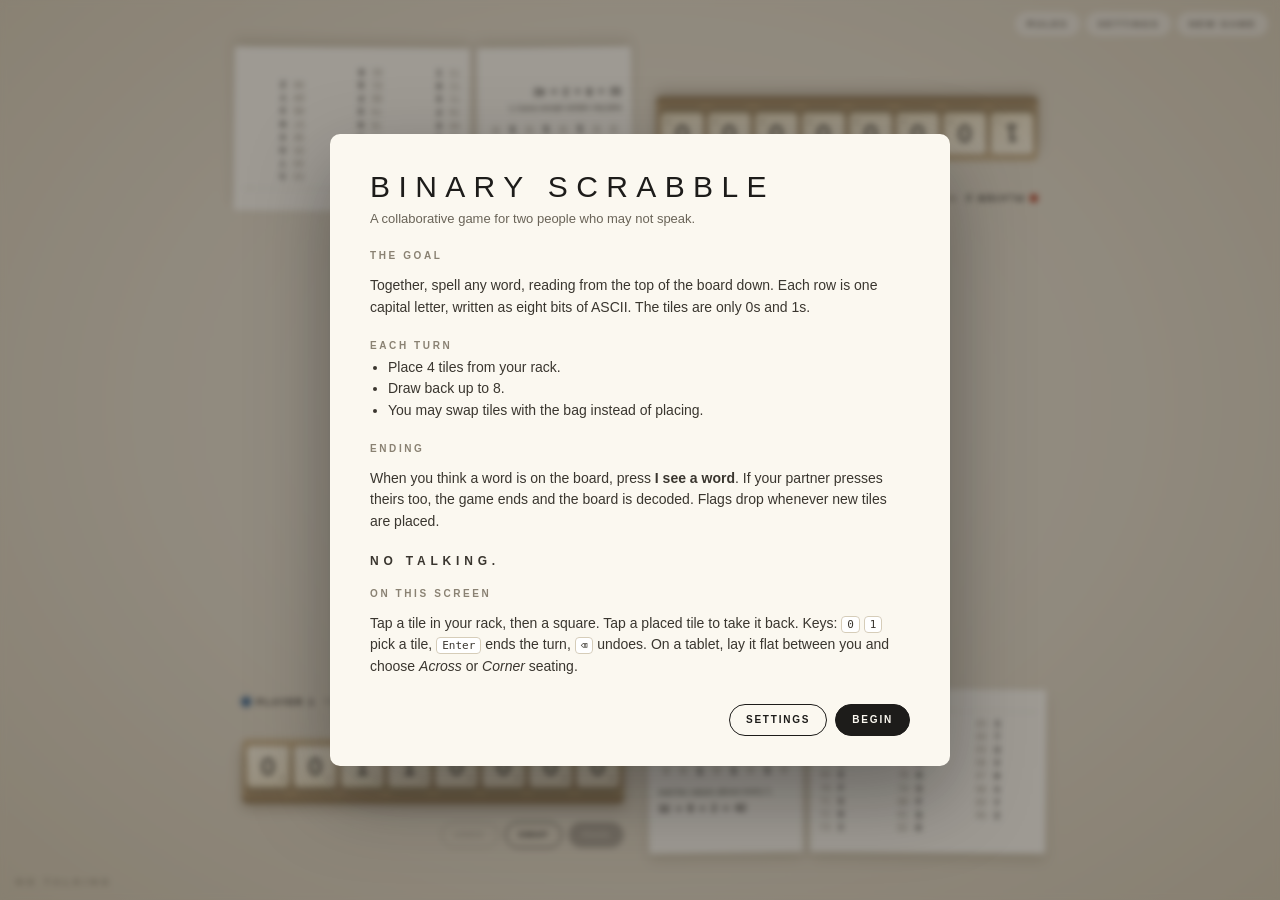
==== index.html @ 06cbbc8f "Original prototype Co-authored-by: Cursor <cursoragent@cursor.com>" ====
<!doctype html>
<html lang="en">
<head>
  <meta charset="utf-8">
  <meta name="viewport" content="width=device-width, initial-scale=1, maximum-scale=1, user-scalable=no">
  <title>Binary Scrabble</title>
  <link rel="stylesheet" href="style.css">
</head>
<body>
  <div id="stage"><div id="table"></div></div>
  <div id="chrome"></div>
  <div id="hush">No talking</div>
  <div id="overlay" hidden></div>
  <script src="game.js"></script>
</body>
</html>
---- style.css ----
:root {
  --ink: #1d1c1a;
  --ink-soft: #6a6458;
  --paper: #fbf8f0;
  --rule: #e8e1d1;
  --board: #2a2825;
  --cell: #353330;
  --cell-open: #45413a;
  --label: #7f796d;
  --p1: #2f5d8a;
  --p2: #b4442c;
  --amber: #d79b2b;
  --sans: "Futura", "Avenir Next", "Century Gothic", "Trebuchet MS", sans-serif;
  --mono: ui-monospace, "SF Mono", Menlo, Consolas, monospace;
}

* { box-sizing: border-box; }

html, body {
  margin: 0;
  height: 100%;
  overflow: hidden;
  color: var(--ink);
  font-family: var(--sans);
  -webkit-font-smoothing: antialiased;
  user-select: none;
  -webkit-user-select: none;
  -webkit-tap-highlight-color: transparent;
}

body {
  background: radial-gradient(ellipse at 50% 45%, #efe9dc 0%, #e4dccb 55%, #d5cbb5 100%);
}

button { font: inherit; color: inherit; }

/* ---------- table & scaling ---------- */

#stage { position: fixed; inset: 0; }

#table {
  position: absolute;
  left: 50%;
  top: 50%;
  transform-origin: center;
}

.board-wrap,
.station-wrap {
  position: absolute;
  transform-origin: center;
}

/* ---------- board ---------- */

.board {
  position: relative;
  width: 520px;
  height: 520px;
  background: var(--board);
  border-radius: 12px;
  box-shadow:
    inset 0 1px 0 rgba(255, 255, 255, .06),
    0 3px 8px rgba(40, 30, 10, .25),
    0 22px 48px rgba(40, 30, 10, .28);
}

.grid {
  position: absolute;
  left: 31px;
  top: 31px;
  display: grid;
  grid-template-columns: repeat(8, 52px);
  grid-template-rows: repeat(8, 52px);
  gap: 6px;
}

.cell {
  all: unset;
  position: relative;
  width: 52px;
  height: 52px;
  border-radius: 6px;
  background: var(--cell);
  box-shadow: inset 0 2px 4px rgba(0, 0, 0, .45), inset 0 -1px 0 rgba(255, 255, 255, .04);
  cursor: pointer;
}

.cell.open { background: var(--cell-open); }
.cell.target { box-shadow: inset 0 0 0 2px var(--amber); }

.edge {
  position: absolute;
  display: grid;
  gap: 6px;
  font: 500 10px/1 var(--sans);
  letter-spacing: .08em;
  color: var(--label);
}

.edge span { display: flex; align-items: center; justify-content: center; }

.edge.rows  { left: 0; top: 31px; width: 31px; grid-template-rows: repeat(8, 52px); }
.edge.cols  { top: 0; left: 31px; height: 31px; grid-template-columns: repeat(8, 52px); }
.edge.decode { right: 0; top: 31px; width: 31px; grid-template-rows: repeat(8, 52px); font-size: 15px; color: var(--amber); }
.edge.decode .other { color: #8d8576; font-size: 11px; }

.top-mark {
  position: absolute;
  top: 0;
  left: 31px;
  right: 31px;
  height: 31px;
  display: flex;
  align-items: center;
  justify-content: center;
  gap: 10px;
  font: 500 10px/1 var(--sans);
  letter-spacing: .45em;
  color: var(--label);
}

.board-foot {
  position: absolute;
  bottom: 0;
  left: 31px;
  right: 31px;
  height: 31px;
  display: flex;
  align-items: center;
  justify-content: space-between;
  font: 500 9px/1 var(--sans);
  letter-spacing: .3em;
  color: #6c675d;
}

/* ---------- tiles ---------- */

.tile {
  --edge: rgba(120, 95, 50, .25);
  position: relative;
  display: flex;
  align-items: center;
  justify-content: center;
  width: 52px;
  height: 52px;
  border-radius: 6px;
  background: linear-gradient(160deg, #f9f2e0 0%, #eee2c5 100%);
  box-shadow:
    inset 0 1px 0 rgba(255, 255, 255, .85),
    inset 0 -4px 0 var(--edge),
    0 2px 0 rgba(0, 0, 0, .22),
    0 5px 9px rgba(0, 0, 0, .22);
  color: var(--ink);
  transition: transform .12s ease;
}

.tile .digit { font: 500 30px/1 var(--sans); transform: translateY(-1px); }
.tile .pv { position: absolute; right: 6px; bottom: 7px; font: 500 9px/1 var(--sans); color: #7a705f; }

.tile.by-p1 { --edge: var(--p1); }
.tile.by-p2 { --edge: var(--p2); }

.tile.pending,
.tile.selected { outline: 2px solid var(--amber); outline-offset: 2px; }
.tile.selected { transform: translateY(-10px); }
.tile.swap { transform: translateY(-10px) rotate(-6deg); outline-style: dashed; }

.tile.back {
  background: repeating-linear-gradient(45deg, #c2b08a 0 6px, #b8a57d 6px 12px);
}

.tile.drop { animation: drop .22s cubic-bezier(.2, .9, .3, 1.3); }

@keyframes drop {
  from { transform: scale(1.3); opacity: 0; }
  to   { transform: none; opacity: 1; }
}

.shake { animation: shake .32s ease; }

@keyframes shake {
  0%, 100% { translate: 0; }
  20% { translate: -5px 0; }
  60% { translate: 5px 0; }
}

/* ---------- stations ---------- */

.station { width: 100%; height: 100%; display: grid; }
.station.p1 { --pc: var(--p1); }
.station.p2 { --pc: var(--p2); }

.station.wide    { grid-template-columns: 490px 490px; column-gap: 20px; }
.station.stacked { grid-template-rows: 210px 210px; row-gap: 12px; }

.rack-col {
  height: 210px;
  display: flex;
  flex-direction: column;
  justify-content: space-between;
  padding: 4px 10px 8px;
}

.st-head {
  display: flex;
  align-items: center;
  justify-content: space-between;
  gap: 10px;
  height: 32px;
}

.st-name {
  display: flex;
  align-items: center;
  gap: 8px;
  font: 600 11px/1 var(--sans);
  letter-spacing: .22em;
  text-transform: uppercase;
  white-space: nowrap;
}

.st-name .dot {
  width: 10px;
  height: 10px;
  border-radius: 50%;
  background: var(--pc);
}

.station.active .st-name .dot { box-shadow: 0 0 0 4px color-mix(in srgb, var(--pc) 22%, transparent); }

.st-status {
  flex: 1;
  display: flex;
  align-items: center;
  gap: 8px;
  font: 500 10px/1 var(--sans);
  letter-spacing: .16em;
  text-transform: uppercase;
  color: var(--ink-soft);
  white-space: nowrap;
}

.st-status.notice { color: var(--p2); letter-spacing: .08em; text-transform: none; font-size: 11px; }

.pips { display: inline-flex; gap: 4px; }
.pip { width: 7px; height: 7px; border-radius: 50%; border: 1.5px solid var(--ink-soft); }
.pip.on { background: var(--ink); border-color: var(--ink); }

.flag {
  all: unset;
  cursor: pointer;
  padding: 7px 12px;
  border-radius: 999px;
  border: 1.5px solid var(--pc);
  color: var(--pc);
  font: 600 9.5px/1 var(--sans);
  letter-spacing: .16em;
  text-transform: uppercase;
  white-space: nowrap;
}

.flag.on { background: var(--pc); color: #fff; }
.flag:disabled { opacity: .4; cursor: default; }

.rack {
  align-self: center;
  display: flex;
  gap: 6px;
  padding: 10px 6px 12px;
  border-radius: 6px;
  background: linear-gradient(#cdb791, #b39a73);
  box-shadow:
    inset 0 2px 0 rgba(255, 255, 255, .28),
    0 6px 0 #917955,
    0 12px 16px rgba(60, 40, 10, .28);
}

.slot {
  all: unset;
  width: 52px;
  height: 52px;
  border-radius: 6px;
  cursor: pointer;
}

.slot.empty { background: rgba(0, 0, 0, .1); box-shadow: inset 0 1px 3px rgba(0, 0, 0, .2); cursor: default; }
.station:not(.active) .slot { cursor: default; }

.st-actions {
  display: flex;
  justify-content: flex-end;
  gap: 8px;
  height: 34px;
}

.station:not(.active) .st-actions { visibility: hidden; }

.btn {
  all: unset;
  box-sizing: border-box;
  cursor: pointer;
  padding: 0 16px;
  height: 32px;
  display: inline-flex;
  align-items: center;
  border-radius: 999px;
  border: 1.5px solid var(--ink);
  font: 600 10px/1 var(--sans);
  letter-spacing: .18em;
  text-transform: uppercase;
}

.btn.primary { background: var(--ink); color: var(--paper); }
.btn:disabled { opacity: .28; cursor: default; }

/* ---------- reference cards ---------- */

.refs {
  height: 210px;
  display: flex;
  gap: 10px;
  padding: 4px 0;
}

.card {
  background: var(--paper);
  border-radius: 3px;
  padding: 11px 12px 10px;
  box-shadow: 0 1px 0 rgba(0, 0, 0, .05), 0 8px 16px rgba(60, 40, 10, .14);
  font: 10.5px/1.45 var(--mono);
  color: #2b2925;
}

.card h4 {
  margin: 0 0 7px;
  padding-bottom: 6px;
  border-bottom: 1px solid var(--rule);
  font: 600 9.5px/1 var(--sans);
  letter-spacing: .26em;
  text-transform: uppercase;
  color: #8a8273;
}

.card p { margin: 0; font-family: var(--sans); font-size: 10.5px; line-height: 1.4; color: #4a463e; }

.card-binary { width: 190px; flex: none; transform: rotate(-.8deg); }
.card-ascii  { flex: 1; transform: rotate(.5deg); }

.bits-grid {
  display: grid;
  grid-template-columns: repeat(8, 1fr);
  margin: 8px 0;
  text-align: center;
}

.bits-grid .v { font-size: 9px; color: #9a9283; padding-bottom: 3px; }
.bits-grid .v.hit { color: var(--ink); font-weight: 700; }
.bits-grid .b { font-size: 13px; padding-top: 3px; border-top: 1px solid var(--rule); color: #9a9283; }
.bits-grid .b.one { color: var(--ink); font-weight: 700; }

.sum { margin-top: 6px; font-size: 12px; font-weight: 700; }

.ascii-grid {
  display: grid;
  grid-auto-flow: column;
  grid-template-rows: repeat(9, auto);
  grid-template-columns: repeat(3, 1fr);
  column-gap: 22px;
  row-gap: 1px;
}

.ascii-grid .e { display: flex; gap: 10px; }
.ascii-grid b  { font-weight: 400; color: #8a8273; }
.ascii-grid i  { font-style: normal; color: #4a463e; letter-spacing: .02em; }
.ascii-grid em { font-style: normal; font-weight: 700; }
.card-ascii.with-bin .ascii-grid { column-gap: 10px; font-size: 9.5px; }
.card-ascii.with-bin .ascii-grid .e { gap: 5px; }

/* ---------- chrome ---------- */

#chrome {
  position: fixed;
  top: 12px;
  right: 12px;
  display: flex;
  gap: 6px;
  z-index: 5;
}

.chrome-btn {
  all: unset;
  cursor: pointer;
  padding: 7px 12px;
  border-radius: 999px;
  background: rgba(255, 255, 255, .45);
  font: 600 9.5px/1 var(--sans);
  letter-spacing: .18em;
  text-transform: uppercase;
  color: var(--ink-soft);
}

.chrome-btn:hover { background: rgba(255, 255, 255, .8); color: var(--ink); }

#hush {
  position: fixed;
  left: 16px;
  bottom: 14px;
  font: 600 9.5px/1 var(--sans);
  letter-spacing: .4em;
  text-transform: uppercase;
  color: rgba(60, 50, 35, .45);
  pointer-events: none;
}

/* ---------- overlay sheets ---------- */

#overlay {
  position: fixed;
  inset: 0;
  z-index: 10;
  display: flex;
  align-items: center;
  justify-content: center;
  background: rgba(30, 26, 20, .42);
  backdrop-filter: blur(3px);
  -webkit-backdrop-filter: blur(3px);
}

#overlay[hidden] { display: none; }

.sheet {
  width: calc(100% - 48px);
  max-width: 620px;
  max-height: calc(100% - 48px);
  overflow: auto;
  padding: 36px 40px 30px;
  border-radius: 10px;
  background: var(--paper);
  box-shadow: 0 30px 80px rgba(0, 0, 0, .35);
  user-select: text;
  -webkit-user-select: text;
}

.sheet h1 {
  margin: 0 0 6px;
  font: 500 30px/1.1 var(--sans);
  letter-spacing: .28em;
  text-transform: uppercase;
}

.sheet h2 {
  margin: 0 0 4px;
  font: 600 13px/1.2 var(--sans);
  letter-spacing: .26em;
  text-transform: uppercase;
}

.sheet h3 {
  margin: 22px 0 4px;
  font: 600 10px/1 var(--sans);
  letter-spacing: .26em;
  text-transform: uppercase;
  color: #8a8273;
}

.sheet p, .sheet li { font-size: 14px; line-height: 1.55; color: #3a362f; }
.sheet ul { padding-left: 18px; margin: 6px 0; }
.sheet .sub { margin-top: 0; color: var(--ink-soft); font-size: 13px; }
.sheet .hush-line { font: 600 12px/1 var(--sans); letter-spacing: .4em; text-transform: uppercase; margin: 22px 0 4px; }
.sheet kbd { font: 11px var(--mono); padding: 1px 5px; border: 1px solid #d6cdb9; border-radius: 4px; background: #fff; }

.sheet-actions {
  display: flex;
  justify-content: flex-end;
  gap: 8px;
  margin-top: 26px;
}

.set-row {
  display: flex;
  align-items: center;
  justify-content: space-between;
  gap: 18px;
  padding: 10px 0;
  border-bottom: 1px solid var(--rule);
}

.set-label { font-size: 13px; }
.set-note { margin-top: 3px; font-size: 11.5px; line-height: 1.4; color: var(--ink-soft); max-width: 260px; }

.pills { display: flex; flex-wrap: wrap; justify-content: flex-end; gap: 4px; }

.pill {
  all: unset;
  cursor: pointer;
  padding: 6px 10px;
  border-radius: 999px;
  border: 1px solid #d3cab6;
  font: 500 11.5px/1 var(--sans);
  white-space: nowrap;
}

.pill.on { background: var(--ink); border-color: var(--ink); color: var(--paper); }
.pill:disabled { opacity: .35; cursor: default; }

.num {
  width: 64px;
  padding: 5px 8px;
  border: 1px solid #d3cab6;
  border-radius: 6px;
  background: #fff;
  font: 13px var(--mono);
}

.num-group { display: flex; align-items: center; gap: 8px; font-size: 12px; }

/* ---------- the record ---------- */

.record .reason {
  font: 600 10px/1 var(--sans);
  letter-spacing: .3em;
  text-transform: uppercase;
  color: var(--ink-soft);
}

.record .word {
  margin: 14px 0 6px;
  font: 500 64px/1.05 var(--sans);
  letter-spacing: .14em;
  word-break: break-word;
}

.record .epitaph { margin: 0 0 20px; color: var(--ink-soft); }

.record table { width: 100%; border-collapse: collapse; }
.record td { padding: 4px 6px; border-bottom: 1px solid var(--rule); vertical-align: middle; }
.record td.rn  { width: 22px; font: 10px var(--sans); color: #a39b8b; }
.record td.val { width: 64px; font: 12px var(--mono); color: var(--ink-soft); }
.record td.ch  { width: 44px; text-align: center; font: 600 20px/1 var(--sans); }
.record tr.other td.ch { color: #a39b8b; font-size: 14px; }
.record tr.incomplete td.ch { color: #c9c0ad; }

.bits { display: flex; gap: 3px; }

.mb {
  --edge: rgba(120, 95, 50, .3);
  width: 22px;
  height: 22px;
  display: inline-flex;
  align-items: center;
  justify-content: center;
  border-radius: 3px;
  background: #f1e7cf;
  box-shadow: inset 0 -2px 0 var(--edge);
  font: 600 12px/1 var(--sans);
}

.mb.by-p1 { --edge: var(--p1); }
.mb.by-p2 { --edge: var(--p2); }
.mb.empty { background: #ece6d8; box-shadow: none; }

.stats {
  display: flex;
  flex-wrap: wrap;
  gap: 18px;
  margin-top: 18px;
  font: 600 10px/1 var(--sans);
  letter-spacing: .2em;
  text-transform: uppercase;
  color: var(--ink-soft);
}

.stats b { color: var(--ink); font-size: 12px; margin-right: 4px; }
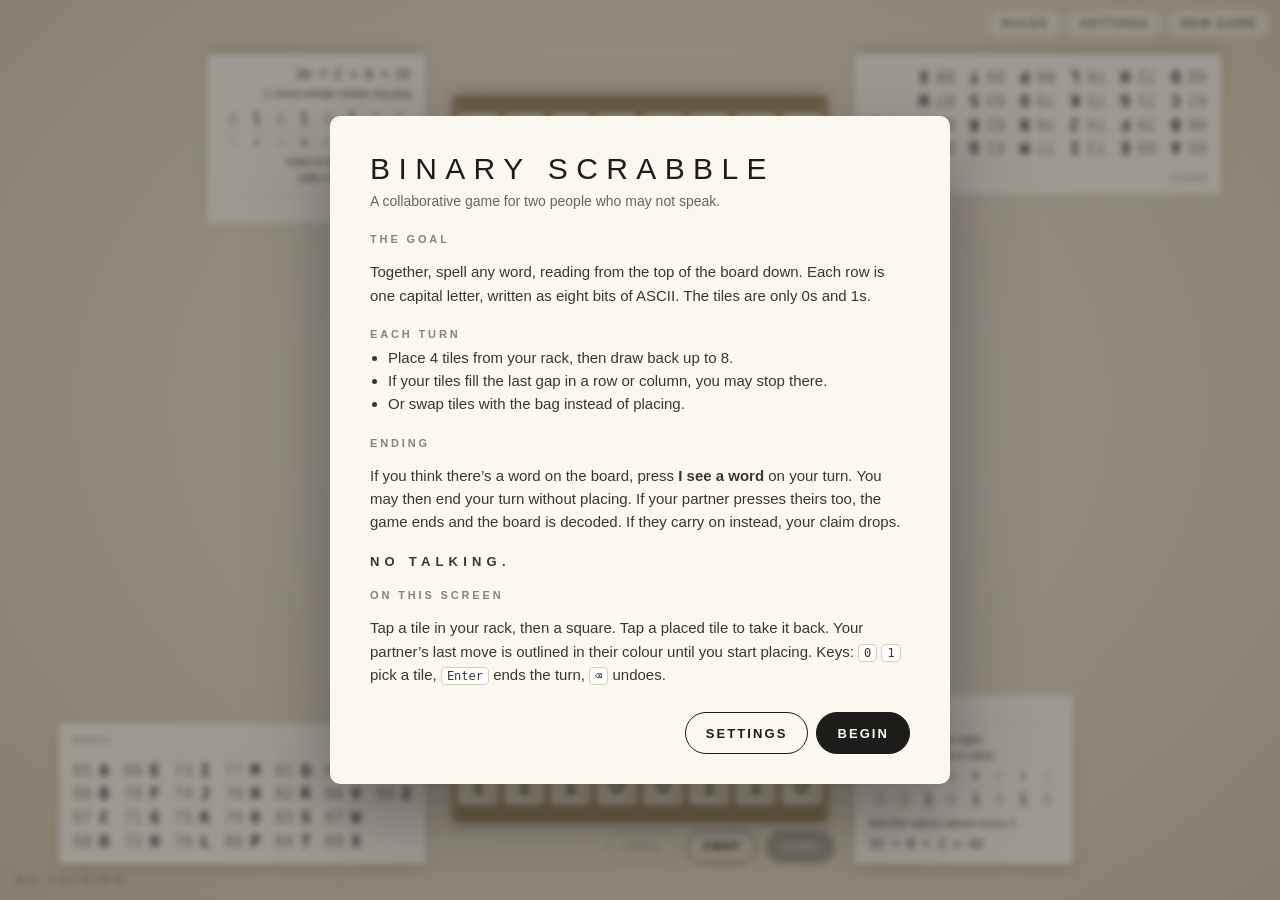
==== commit ec03cf72: "Drop stacking for a quieter, pass-the-phone table. Keep the row-or-column early stop, put each playe" ====
--- a/index.html
+++ b/index.html
@@ -2,7 +2,8 @@
 <html lang="en">
 <head>
   <meta charset="utf-8">
-  <meta name="viewport" content="width=device-width, initial-scale=1, maximum-scale=1, user-scalable=no">
+  <meta name="viewport" content="width=device-width, initial-scale=1, maximum-scale=1, user-scalable=no, viewport-fit=cover">
+  <meta name="apple-mobile-web-app-capable" content="yes">
   <title>Binary Scrabble</title>
   <link rel="stylesheet" href="style.css">
 </head>
@@ -11,6 +12,7 @@
   <div id="chrome"></div>
   <div id="hush">No talking</div>
   <div id="overlay" hidden></div>
+  <div id="measure" aria-hidden="true"></div>
   <script src="game.js"></script>
 </body>
 </html>
--- a/style.css
+++ b/style.css
@@ -5,10 +5,12 @@
   --rule: #e8e1d1;
   --board: #2a2825;
   --cell: #353330;
-  --cell-open: #45413a;
-  --label: #7f796d;
+  --cell-open: #4a453d;
+  --label: #8a8477;
   --p1: #2f5d8a;
+  --p1-glow: #7eaee0;
   --p2: #b4442c;
+  --p2-glow: #ec8a6f;
   --amber: #d79b2b;
   --sans: "Futura", "Avenir Next", "Century Gothic", "Trebuchet MS", sans-serif;
   --mono: ui-monospace, "SF Mono", Menlo, Consolas, monospace;
@@ -20,6 +22,7 @@
   margin: 0;
   height: 100%;
   overflow: hidden;
+  overscroll-behavior: none;
   color: var(--ink);
   font-family: var(--sans);
   -webkit-font-smoothing: antialiased;
@@ -32,23 +35,27 @@
   background: radial-gradient(ellipse at 50% 45%, #efe9dc 0%, #e4dccb 55%, #d5cbb5 100%);
 }
 
-button { font: inherit; color: inherit; }
-
-/* ---------- table & scaling ---------- */
+button { font: inherit; color: inherit; touch-action: manipulation; }
+
+/* ---------- table & layout ---------- */
 
 #stage { position: fixed; inset: 0; }
 
 #table {
   position: absolute;
   left: 50%;
-  top: 50%;
   transform-origin: center;
 }
 
-.board-wrap,
-.station-wrap {
+.piece { position: absolute; transform-origin: center; }
+
+#measure {
   position: absolute;
-  transform-origin: center;
+  left: -10000px;
+  top: 0;
+  width: max-content;
+  visibility: hidden;
+  pointer-events: none;
 }
 
 /* ---------- board ---------- */
@@ -84,6 +91,7 @@
   background: var(--cell);
   box-shadow: inset 0 2px 4px rgba(0, 0, 0, .45), inset 0 -1px 0 rgba(255, 255, 255, .04);
   cursor: pointer;
+  touch-action: manipulation;
 }
 
 .cell.open { background: var(--cell-open); }
@@ -93,51 +101,38 @@
   position: absolute;
   display: grid;
   gap: 6px;
-  font: 500 10px/1 var(--sans);
-  letter-spacing: .08em;
+  font: 500 12px/1 var(--sans);
+  letter-spacing: .06em;
   color: var(--label);
 }
 
 .edge span { display: flex; align-items: center; justify-content: center; }
 
-.edge.rows  { left: 0; top: 31px; width: 31px; grid-template-rows: repeat(8, 52px); }
-.edge.cols  { top: 0; left: 31px; height: 31px; grid-template-columns: repeat(8, 52px); }
-.edge.decode { right: 0; top: 31px; width: 31px; grid-template-rows: repeat(8, 52px); font-size: 15px; color: var(--amber); }
-.edge.decode .other { color: #8d8576; font-size: 11px; }
-
-.top-mark {
+.edge.rows   { left: 0; top: 31px; width: 31px; grid-template-rows: repeat(8, 52px); }
+.edge.cols   { top: 0; left: 31px; height: 31px; grid-template-columns: repeat(8, 52px); font-size: 11px; }
+.edge.decode { right: 0; top: 31px; width: 31px; grid-template-rows: repeat(8, 52px); font-size: 17px; color: var(--amber); }
+.edge.decode .other { color: #8d8576; font-size: 12px; }
+
+.top-mark,
+.board-foot {
   position: absolute;
-  top: 0;
   left: 31px;
   right: 31px;
   height: 31px;
   display: flex;
   align-items: center;
-  justify-content: center;
-  gap: 10px;
-  font: 500 10px/1 var(--sans);
-  letter-spacing: .45em;
+  font: 500 11px/1 var(--sans);
   color: var(--label);
 }
 
-.board-foot {
-  position: absolute;
-  bottom: 0;
-  left: 31px;
-  right: 31px;
-  height: 31px;
-  display: flex;
-  align-items: center;
-  justify-content: space-between;
-  font: 500 9px/1 var(--sans);
-  letter-spacing: .3em;
-  color: #6c675d;
-}
+.top-mark { top: 0; justify-content: center; gap: 10px; letter-spacing: .45em; }
+.board-foot { bottom: 0; justify-content: space-between; letter-spacing: .24em; text-transform: uppercase; color: #77715f; }
 
 /* ---------- tiles ---------- */
 
 .tile {
   --edge: rgba(120, 95, 50, .25);
+  --glow: transparent;
   position: relative;
   display: flex;
   align-items: center;
@@ -156,19 +151,37 @@
 }
 
 .tile .digit { font: 500 30px/1 var(--sans); transform: translateY(-1px); }
-.tile .pv { position: absolute; right: 6px; bottom: 7px; font: 500 9px/1 var(--sans); color: #7a705f; }
-
-.tile.by-p1 { --edge: var(--p1); }
-.tile.by-p2 { --edge: var(--p2); }
+.tile .pv { position: absolute; right: 6px; bottom: 7px; font: 500 10px/1 var(--sans); color: #7a705f; }
+
+.tile.by-p1 { --edge: var(--p1); --glow: var(--p1-glow); }
+.tile.by-p2 { --edge: var(--p2); --glow: var(--p2-glow); }
+
+.tile.last { outline: 2.5px solid var(--glow); outline-offset: 2px; }
+.tile.last.fade-out { animation: last-fade .9s ease forwards; }
+.tile.last.fade-in  { animation: last-fade .9s ease reverse both; }
+
+@keyframes last-fade {
+  from { outline-color: var(--glow); }
+  to   { outline-color: transparent; }
+}
 
 .tile.pending,
-.tile.selected { outline: 2px solid var(--amber); outline-offset: 2px; }
+.tile.selected { outline: 2.5px solid var(--amber); outline-offset: 2px; }
 .tile.selected { transform: translateY(-10px); }
-.tile.swap { transform: translateY(-10px) rotate(-6deg); outline-style: dashed; }
-
-.tile.back {
-  background: repeating-linear-gradient(45deg, #c2b08a 0 6px, #b8a57d 6px 12px);
-}
+.tile.swap { transform: translateY(-10px) rotate(-6deg); outline: 2.5px dashed var(--amber); outline-offset: 2px; }
+
+.tile.fresh::after {
+  content: '';
+  position: absolute;
+  left: 7px;
+  top: 7px;
+  width: 6px;
+  height: 6px;
+  border-radius: 50%;
+  background: var(--amber);
+}
+
+.tile.back { background: repeating-linear-gradient(45deg, #c2b08a 0 6px, #b8a57d 6px 12px); }
 
 .tile.drop { animation: drop .22s cubic-bezier(.2, .9, .3, 1.3); }
 
@@ -187,81 +200,76 @@
 
 /* ---------- stations ---------- */
 
-.station { width: 100%; height: 100%; display: grid; }
+.station { display: flex; }
 .station.p1 { --pc: var(--p1); }
 .station.p2 { --pc: var(--p2); }
 
-.station.wide    { grid-template-columns: 490px 490px; column-gap: 20px; }
-.station.stacked { grid-template-rows: 210px 210px; row-gap: 12px; }
-
-.rack-col {
-  height: 210px;
+.station.column { flex-direction: column; gap: 16px; width: 490px; }
+.station.row    { flex-direction: row; align-items: flex-end; gap: 24px; }
+
+.rack-group {
+  width: 490px;
   display: flex;
   flex-direction: column;
-  justify-content: space-between;
-  padding: 4px 10px 8px;
+  gap: 12px;
 }
 
 .st-head {
   display: flex;
   align-items: center;
-  justify-content: space-between;
-  gap: 10px;
-  height: 32px;
-}
-
-.st-name {
-  display: flex;
-  align-items: center;
-  gap: 8px;
-  font: 600 11px/1 var(--sans);
-  letter-spacing: .22em;
+  gap: 14px;
+  height: 40px;
+  padding: 0 4px;
+}
+
+.st-name,
+.strip .st-name {
+  display: flex;
+  align-items: center;
+  gap: 9px;
+  font: 600 14px/1 var(--sans);
+  letter-spacing: .2em;
   text-transform: uppercase;
   white-space: nowrap;
 }
 
 .st-name .dot {
-  width: 10px;
-  height: 10px;
+  width: 11px;
+  height: 11px;
   border-radius: 50%;
   background: var(--pc);
 }
 
-.station.active .st-name .dot { box-shadow: 0 0 0 4px color-mix(in srgb, var(--pc) 22%, transparent); }
+.station.active .st-name .dot { box-shadow: 0 0 0 5px color-mix(in srgb, var(--pc) 22%, transparent); }
 
 .st-status {
   flex: 1;
-  display: flex;
-  align-items: center;
-  gap: 8px;
-  font: 500 10px/1 var(--sans);
-  letter-spacing: .16em;
+  font: 500 14px/1 var(--sans);
+  letter-spacing: .1em;
   text-transform: uppercase;
   color: var(--ink-soft);
   white-space: nowrap;
 }
 
-.st-status.notice { color: var(--p2); letter-spacing: .08em; text-transform: none; font-size: 11px; }
-
-.pips { display: inline-flex; gap: 4px; }
-.pip { width: 7px; height: 7px; border-radius: 50%; border: 1.5px solid var(--ink-soft); }
-.pip.on { background: var(--ink); border-color: var(--ink); }
+.station.active .st-status { color: var(--pc); font-weight: 600; }
 
 .flag {
   all: unset;
   cursor: pointer;
-  padding: 7px 12px;
+  padding: 9px 14px;
   border-radius: 999px;
   border: 1.5px solid var(--pc);
   color: var(--pc);
-  font: 600 9.5px/1 var(--sans);
-  letter-spacing: .16em;
+  font: 600 12px/1 var(--sans);
+  letter-spacing: .14em;
   text-transform: uppercase;
   white-space: nowrap;
 }
 
 .flag.on { background: var(--pc); color: #fff; }
-.flag:disabled { opacity: .4; cursor: default; }
+.flag:disabled { cursor: default; }
+.flag:disabled:not(.on) { opacity: .35; }
+.flag.off { visibility: hidden; }
 
 .rack {
   align-self: center;
@@ -282,6 +290,7 @@
   height: 52px;
   border-radius: 6px;
   cursor: pointer;
+  touch-action: manipulation;
 }
 
 .slot.empty { background: rgba(0, 0, 0, .1); box-shadow: inset 0 1px 3px rgba(0, 0, 0, .2); cursor: default; }
@@ -290,25 +299,25 @@
 .st-actions {
   display: flex;
   justify-content: flex-end;
-  gap: 8px;
-  height: 34px;
-}
-
-.station:not(.active) .st-actions { visibility: hidden; }
+  gap: 10px;
+  height: 42px;
+  margin-top: 6px;
+}
 
 .btn {
   all: unset;
   box-sizing: border-box;
   cursor: pointer;
-  padding: 0 16px;
-  height: 32px;
+  height: 42px;
+  padding: 0 20px;
   display: inline-flex;
   align-items: center;
   border-radius: 999px;
   border: 1.5px solid var(--ink);
-  font: 600 10px/1 var(--sans);
-  letter-spacing: .18em;
-  text-transform: uppercase;
+  font: 600 13px/1 var(--sans);
+  letter-spacing: .16em;
+  text-transform: uppercase;
+  touch-action: manipulation;
 }
 
 .btn.primary { background: var(--ink); color: var(--paper); }
@@ -316,73 +325,109 @@
 
 /* ---------- reference cards ---------- */
 
-.refs {
-  height: 210px;
-  display: flex;
+.cards {
+  width: 490px;
+  display: flex;
+  flex-wrap: wrap;
+  align-items: stretch;
   gap: 10px;
-  padding: 4px 0;
 }
 
 .card {
+  padding: 14px 18px 16px;
   background: var(--paper);
-  border-radius: 3px;
-  padding: 11px 12px 10px;
+  border-radius: 4px;
   box-shadow: 0 1px 0 rgba(0, 0, 0, .05), 0 8px 16px rgba(60, 40, 10, .14);
-  font: 10.5px/1.45 var(--mono);
   color: #2b2925;
 }
 
 .card h4 {
-  margin: 0 0 7px;
-  padding-bottom: 6px;
+  margin: 0 0 10px;
+  padding-bottom: 9px;
   border-bottom: 1px solid var(--rule);
-  font: 600 9.5px/1 var(--sans);
+  font: 600 12px/1 var(--sans);
   letter-spacing: .26em;
   text-transform: uppercase;
   color: #8a8273;
 }
-
-.card p { margin: 0; font-family: var(--sans); font-size: 10.5px; line-height: 1.4; color: #4a463e; }
-
-.card-binary { width: 190px; flex: none; transform: rotate(-.8deg); }
-.card-ascii  { flex: 1; transform: rotate(.5deg); }
-
-.bits-grid {
-  display: grid;
-  grid-template-columns: repeat(8, 1fr);
-  margin: 8px 0;
-  text-align: center;
-}
-
-.bits-grid .v { font-size: 9px; color: #9a9283; padding-bottom: 3px; }
-.bits-grid .v.hit { color: var(--ink); font-weight: 700; }
-.bits-grid .b { font-size: 13px; padding-top: 3px; border-top: 1px solid var(--rule); color: #9a9283; }
-.bits-grid .b.one { color: var(--ink); font-weight: 700; }
-
-.sum { margin-top: 6px; font-size: 12px; font-weight: 700; }
 
 .ascii-grid {
   display: grid;
   grid-auto-flow: column;
   grid-template-rows: repeat(9, auto);
-  grid-template-columns: repeat(3, 1fr);
   column-gap: 22px;
-  row-gap: 1px;
-}
-
-.ascii-grid .e { display: flex; gap: 10px; }
+  row-gap: 4px;
+  font: 20px/1.2 var(--mono);
+}
+
+.station.row .ascii-grid { grid-template-rows: repeat(4, auto); column-gap: 18px; row-gap: 6px; }
+
+.ascii-grid .e { display: flex; gap: 9px; }
 .ascii-grid b  { font-weight: 400; color: #8a8273; }
-.ascii-grid i  { font-style: normal; color: #4a463e; letter-spacing: .02em; }
+.ascii-grid i  { font-style: normal; color: #4a463e; }
 .ascii-grid em { font-style: normal; font-weight: 700; }
-.card-ascii.with-bin .ascii-grid { column-gap: 10px; font-size: 9.5px; }
-.card-ascii.with-bin .ascii-grid .e { gap: 5px; }
+
+.card-ascii.with-bin .ascii-grid { grid-template-rows: repeat(9, auto); column-gap: 16px; row-gap: 3px; font-size: 15px; }
+.card-ascii.with-bin .ascii-grid .e { gap: 7px; }
+
+.card-binary { flex: 1; min-width: 250px; }
+.station.row .card-binary { flex: none; width: 274px; }
+.card-binary p { margin: 0; font: 14px/1.4 var(--sans); color: #4a463e; }
+
+.bin-eg {
+  display: grid;
+  grid-template-columns: repeat(8, 1fr);
+  max-width: 238px;
+  margin: 10px 0;
+  text-align: center;
+  font-family: var(--mono);
+}
+
+.bin-eg .v { padding-bottom: 5px; font-size: 12px; color: #a39b8b; }
+.bin-eg .b { padding-top: 5px; border-top: 1px solid var(--rule); font-size: 19px; color: #b3ab9a; }
+.bin-eg .hit { color: var(--ink); }
+
+.sum { margin-top: 5px; font: 500 16px/1.2 var(--mono); }
+
+/* ---------- partner strip (hand-it-over seating) ---------- */
+
+.strip {
+  width: 520px;
+  height: 56px;
+  display: flex;
+  align-items: center;
+  justify-content: space-between;
+  gap: 12px;
+  padding: 0 4px;
+}
+
+.strip.p1 { --pc: var(--p1); }
+.strip.p2 { --pc: var(--p2); }
+
+.minis { display: flex; gap: 4px; }
+
+.mini {
+  width: 28px;
+  height: 28px;
+  display: flex;
+  align-items: center;
+  justify-content: center;
+  border-radius: 4px;
+  background: linear-gradient(160deg, #f9f2e0 0%, #eee2c5 100%);
+  box-shadow: inset 0 -2px 0 rgba(120, 95, 50, .25), 0 2px 4px rgba(0, 0, 0, .18);
+  font: 500 16px/1 var(--sans);
+}
+
+.mini.empty { background: rgba(0, 0, 0, .08); box-shadow: inset 0 1px 3px rgba(0, 0, 0, .2); }
+.mini.back  { background: repeating-linear-gradient(45deg, #c2b08a 0 4px, #b8a57d 4px 8px); }
+.mini.fresh { box-shadow: inset 0 -3px 0 var(--amber), 0 2px 4px rgba(0, 0, 0, .18); }
 
 /* ---------- chrome ---------- */
 
 #chrome {
   position: fixed;
-  top: 12px;
-  right: 12px;
+  top: max(10px, env(safe-area-inset-top));
+  right: 10px;
   display: flex;
   gap: 6px;
   z-index: 5;
@@ -391,13 +436,14 @@
 .chrome-btn {
   all: unset;
   cursor: pointer;
-  padding: 7px 12px;
+  padding: 8px 13px;
   border-radius: 999px;
   background: rgba(255, 255, 255, .45);
-  font: 600 9.5px/1 var(--sans);
-  letter-spacing: .18em;
+  font: 600 11px/1 var(--sans);
+  letter-spacing: .16em;
   text-transform: uppercase;
   color: var(--ink-soft);
+  touch-action: manipulation;
 }
 
 .chrome-btn:hover { background: rgba(255, 255, 255, .8); color: var(--ink); }
@@ -406,7 +452,7 @@
   position: fixed;
   left: 16px;
   bottom: 14px;
-  font: 600 9.5px/1 var(--sans);
+  font: 600 11px/1 var(--sans);
   letter-spacing: .4em;
   text-transform: uppercase;
   color: rgba(60, 50, 35, .45);
@@ -458,17 +504,17 @@
 
 .sheet h3 {
   margin: 22px 0 4px;
-  font: 600 10px/1 var(--sans);
+  font: 600 11px/1 var(--sans);
   letter-spacing: .26em;
   text-transform: uppercase;
   color: #8a8273;
 }
 
-.sheet p, .sheet li { font-size: 14px; line-height: 1.55; color: #3a362f; }
+.sheet p, .sheet li { font-size: 15px; line-height: 1.55; color: #3a362f; }
 .sheet ul { padding-left: 18px; margin: 6px 0; }
-.sheet .sub { margin-top: 0; color: var(--ink-soft); font-size: 13px; }
-.sheet .hush-line { font: 600 12px/1 var(--sans); letter-spacing: .4em; text-transform: uppercase; margin: 22px 0 4px; }
-.sheet kbd { font: 11px var(--mono); padding: 1px 5px; border: 1px solid #d6cdb9; border-radius: 4px; background: #fff; }
+.sheet .sub { margin-top: 0; color: var(--ink-soft); font-size: 14px; }
+.sheet .hush-line { font: 600 13px/1 var(--sans); letter-spacing: .4em; text-transform: uppercase; margin: 22px 0 4px; }
+.sheet kbd { font: 12px var(--mono); padding: 1px 5px; border: 1px solid #d6cdb9; border-radius: 4px; background: #fff; }
 
 .sheet-actions {
   display: flex;
@@ -482,22 +528,22 @@
   align-items: center;
   justify-content: space-between;
   gap: 18px;
-  padding: 10px 0;
+  padding: 11px 0;
   border-bottom: 1px solid var(--rule);
 }
 
-.set-label { font-size: 13px; }
-.set-note { margin-top: 3px; font-size: 11.5px; line-height: 1.4; color: var(--ink-soft); max-width: 260px; }
+.set-label { font-size: 14px; }
+.set-note { margin-top: 3px; font-size: 12.5px; line-height: 1.4; color: var(--ink-soft); max-width: 270px; }
 
 .pills { display: flex; flex-wrap: wrap; justify-content: flex-end; gap: 4px; }
 
 .pill {
   all: unset;
   cursor: pointer;
-  padding: 6px 10px;
+  padding: 7px 11px;
   border-radius: 999px;
   border: 1px solid #d3cab6;
-  font: 500 11.5px/1 var(--sans);
+  font: 500 12.5px/1 var(--sans);
   white-space: nowrap;
 }
 
@@ -510,15 +556,46 @@
   border: 1px solid #d3cab6;
   border-radius: 6px;
   background: #fff;
-  font: 13px var(--mono);
-}
-
-.num-group { display: flex; align-items: center; gap: 8px; font-size: 12px; }
+  font: 14px var(--mono);
+}
+
+.num-group { display: flex; align-items: center; gap: 8px; font-size: 13px; }
+
+/* ---------- hand-over cover ---------- */
+
+#overlay.handoff { background: var(--p1); backdrop-filter: none; -webkit-backdrop-filter: none; cursor: pointer; }
+#overlay.handoff[data-player="2"] { background: var(--p2); }
+
+.sheet.handoff {
+  background: none;
+  box-shadow: none;
+  text-align: center;
+  color: #fff;
+  user-select: none;
+  -webkit-user-select: none;
+}
+
+.ho-name {
+  font: 500 46px/1.1 var(--sans);
+  letter-spacing: .3em;
+  text-transform: uppercase;
+  margin-right: -.3em;
+}
+
+.ho-turn {
+  margin: 16px 0 44px;
+  font: 600 15px/1 var(--sans);
+  letter-spacing: .32em;
+  text-transform: uppercase;
+  opacity: .8;
+}
+
+.ho-btn { border-color: #fff; color: #fff; height: 50px; padding: 0 34px; font-size: 14px; }
 
 /* ---------- the record ---------- */
 
 .record .reason {
-  font: 600 10px/1 var(--sans);
+  font: 600 11px/1 var(--sans);
   letter-spacing: .3em;
   text-transform: uppercase;
   color: var(--ink-soft);
@@ -535,8 +612,8 @@
 
 .record table { width: 100%; border-collapse: collapse; }
 .record td { padding: 4px 6px; border-bottom: 1px solid var(--rule); vertical-align: middle; }
-.record td.rn  { width: 22px; font: 10px var(--sans); color: #a39b8b; }
-.record td.val { width: 64px; font: 12px var(--mono); color: var(--ink-soft); }
+.record td.rn  { width: 22px; font: 11px var(--sans); color: #a39b8b; }
+.record td.val { width: 64px; font: 13px var(--mono); color: var(--ink-soft); }
 .record td.ch  { width: 44px; text-align: center; font: 600 20px/1 var(--sans); }
 .record tr.other td.ch { color: #a39b8b; font-size: 14px; }
 .record tr.incomplete td.ch { color: #c9c0ad; }
@@ -565,10 +642,25 @@
   flex-wrap: wrap;
   gap: 18px;
   margin-top: 18px;
-  font: 600 10px/1 var(--sans);
+  font: 600 11px/1 var(--sans);
   letter-spacing: .2em;
   text-transform: uppercase;
   color: var(--ink-soft);
 }
 
-.stats b { color: var(--ink); font-size: 12px; margin-right: 4px; }
+.stats b { color: var(--ink); font-size: 13px; margin-right: 4px; }
+
+/* ---------- small screens ---------- */
+
+@media (max-width: 700px) {
+  #hush { display: none; }
+  .chrome-btn { padding: 7px 10px; font-size: 10px; letter-spacing: .12em; }
+  .sheet { width: calc(100% - 24px); max-height: calc(100% - 24px); padding: 26px 22px 22px; }
+  .sheet h1 { font-size: 22px; }
+  .set-row { flex-direction: column; align-items: flex-start; gap: 8px; }
+  .pills { justify-content: flex-start; }
+  .set-note { max-width: none; }
+  .record .word { font-size: 44px; }
+  .mb { width: 18px; height: 18px; font-size: 10px; }
+  .ho-name { font-size: 34px; }
+}
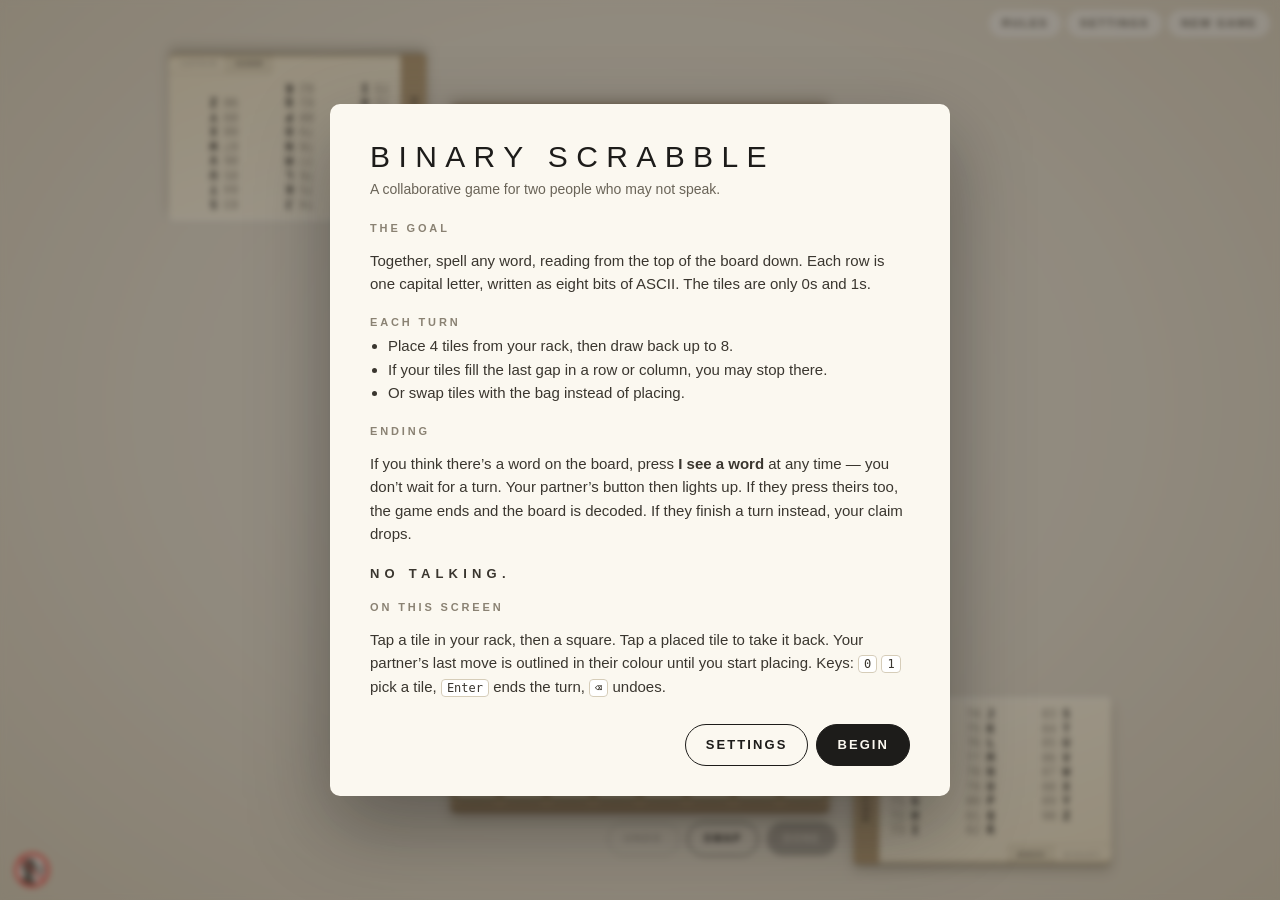
==== commit 903e63cd: "Make claims out of turn and restyle the reference as one table object. Either player can press I see" ====
--- a/index.html
+++ b/index.html
@@ -10,7 +10,7 @@
 <body>
   <div id="stage"><div id="table"></div></div>
   <div id="chrome"></div>
-  <div id="hush">No talking</div>
+  <div id="hush"><img src="no-talking.png" alt="No talking"></div>
   <div id="overlay" hidden></div>
   <div id="measure" aria-hidden="true"></div>
   <script src="game.js"></script>
--- a/style.css
+++ b/style.css
@@ -205,7 +205,7 @@
 .station.p2 { --pc: var(--p2); }
 
 .station.column { flex-direction: column; gap: 16px; width: 490px; }
-.station.row    { flex-direction: row; align-items: flex-end; gap: 24px; }
+.station.row    { flex-direction: row; align-items: center; gap: 20px; }
 
 .rack-group {
   width: 490px;
@@ -267,6 +267,7 @@
 }
 
 .flag.on { background: var(--pc); color: #fff; }
+.flag.await { box-shadow: 0 0 0 5px color-mix(in srgb, var(--pc) 22%, transparent); }
 .flag:disabled { cursor: default; }
 .flag:disabled:not(.on) { opacity: .35; }
 .flag.off { visibility: hidden; }
@@ -323,56 +324,109 @@
 .btn.primary { background: var(--ink); color: var(--paper); }
 .btn:disabled { opacity: .28; cursor: default; }
 
-/* ---------- reference cards ---------- */
-
-.cards {
+/* ---------- reference card ---------- */
+
+.card-ref {
+  --edge: rgba(120, 95, 50, .28);
   width: 490px;
   display: flex;
-  flex-wrap: wrap;
   align-items: stretch;
-  gap: 10px;
-}
-
-.card {
-  padding: 14px 18px 16px;
-  background: var(--paper);
-  border-radius: 4px;
-  box-shadow: 0 1px 0 rgba(0, 0, 0, .05), 0 8px 16px rgba(60, 40, 10, .14);
+  border-radius: 6px;
+  background: linear-gradient(160deg, #f9f2e0 0%, #eee2c5 100%);
   color: #2b2925;
-}
-
-.card h4 {
-  margin: 0 0 10px;
-  padding-bottom: 9px;
-  border-bottom: 1px solid var(--rule);
-  font: 600 12px/1 var(--sans);
-  letter-spacing: .26em;
-  text-transform: uppercase;
-  color: #8a8273;
-}
+  box-shadow:
+    inset 0 1px 0 rgba(255, 255, 255, .85),
+    inset 0 -4px 0 var(--edge),
+    0 2px 0 rgba(0, 0, 0, .2),
+    0 8px 14px rgba(40, 30, 10, .22);
+}
+
+.station.row .card-ref { width: 320px; }
+
+.ref-rail {
+  width: 32px;
+  flex: none;
+  display: flex;
+  align-items: center;
+  justify-content: center;
+  padding: 16px 0;
+  border-radius: 6px 0 0 6px;
+  background: linear-gradient(#cdb791, #b39a73);
+  box-shadow:
+    inset 0 2px 0 rgba(255, 255, 255, .28),
+    inset -1px 0 0 rgba(80, 55, 25, .18);
+}
+
+.ref-title {
+  writing-mode: vertical-rl;
+  transform: rotate(180deg);
+  font: 600 11px/1 var(--sans);
+  letter-spacing: .32em;
+  text-transform: uppercase;
+  color: #4a4034;
+}
+
+.ref-body {
+  flex: 1;
+  min-width: 0;
+  display: flex;
+  flex-direction: column;
+}
+
+.panels {
+  flex: 1;
+  display: grid;
+  padding: 12px 14px 6px;
+  min-width: 0;
+}
+
+.ref-modes {
+  align-self: flex-end;
+  display: flex;
+  margin: 2px 0 0;
+  border-top: 1.5px solid rgba(120, 95, 50, .28);
+  border-left: 1.5px solid rgba(120, 95, 50, .28);
+  border-radius: 7px 0 6px 0;
+}
+
+.tab {
+  all: unset;
+  box-sizing: border-box;
+  padding: 7px 11px;
+  font: 600 10px/1 var(--sans);
+  letter-spacing: .16em;
+  text-transform: uppercase;
+  color: #b3aa98;
+  cursor: pointer;
+  touch-action: manipulation;
+}
+
+.tab + .tab { border-left: 1.5px solid rgba(120, 95, 50, .22); }
+.tab.on { color: #4a4034; background: rgba(80, 55, 25, .07); }
+
+.panels > * { grid-area: 1 / 1; }
+
+.panel { min-height: 0; }
+.panel:not(.on) { visibility: hidden; }
 
 .ascii-grid {
   display: grid;
   grid-auto-flow: column;
   grid-template-rows: repeat(9, auto);
+  align-content: space-between;
   column-gap: 22px;
-  row-gap: 4px;
-  font: 20px/1.2 var(--mono);
-}
-
-.station.row .ascii-grid { grid-template-rows: repeat(4, auto); column-gap: 18px; row-gap: 6px; }
-
-.ascii-grid .e { display: flex; gap: 9px; }
+  font: 15px/1.2 var(--mono);
+}
+
+.ascii-grid .e { display: flex; gap: 8px; }
 .ascii-grid b  { font-weight: 400; color: #8a8273; }
 .ascii-grid i  { font-style: normal; color: #4a463e; }
 .ascii-grid em { font-style: normal; font-weight: 700; }
 
-.card-ascii.with-bin .ascii-grid { grid-template-rows: repeat(9, auto); column-gap: 16px; row-gap: 3px; font-size: 15px; }
-.card-ascii.with-bin .ascii-grid .e { gap: 7px; }
-
-.card-binary { flex: 1; min-width: 250px; }
-.station.row .card-binary { flex: none; width: 274px; }
-.card-binary p { margin: 0; font: 14px/1.4 var(--sans); color: #4a463e; }
+.card-ref.with-bin .ascii-grid { column-gap: 14px; font-size: 13px; }
+.card-ref.with-bin .ascii-grid .e { gap: 7px; }
+
+.panel.binary p { margin: 0; font: 14px/1.4 var(--sans); color: #4a463e; }
 
 .bin-eg {
   display: grid;
@@ -450,13 +504,16 @@
 
 #hush {
   position: fixed;
-  left: 16px;
-  bottom: 14px;
-  font: 600 11px/1 var(--sans);
-  letter-spacing: .4em;
-  text-transform: uppercase;
-  color: rgba(60, 50, 35, .45);
+  left: 14px;
+  bottom: 12px;
   pointer-events: none;
+}
+
+#hush img {
+  display: block;
+  width: 36px;
+  height: 36px;
+  opacity: .55;
 }
 
 /* ---------- overlay sheets ---------- */
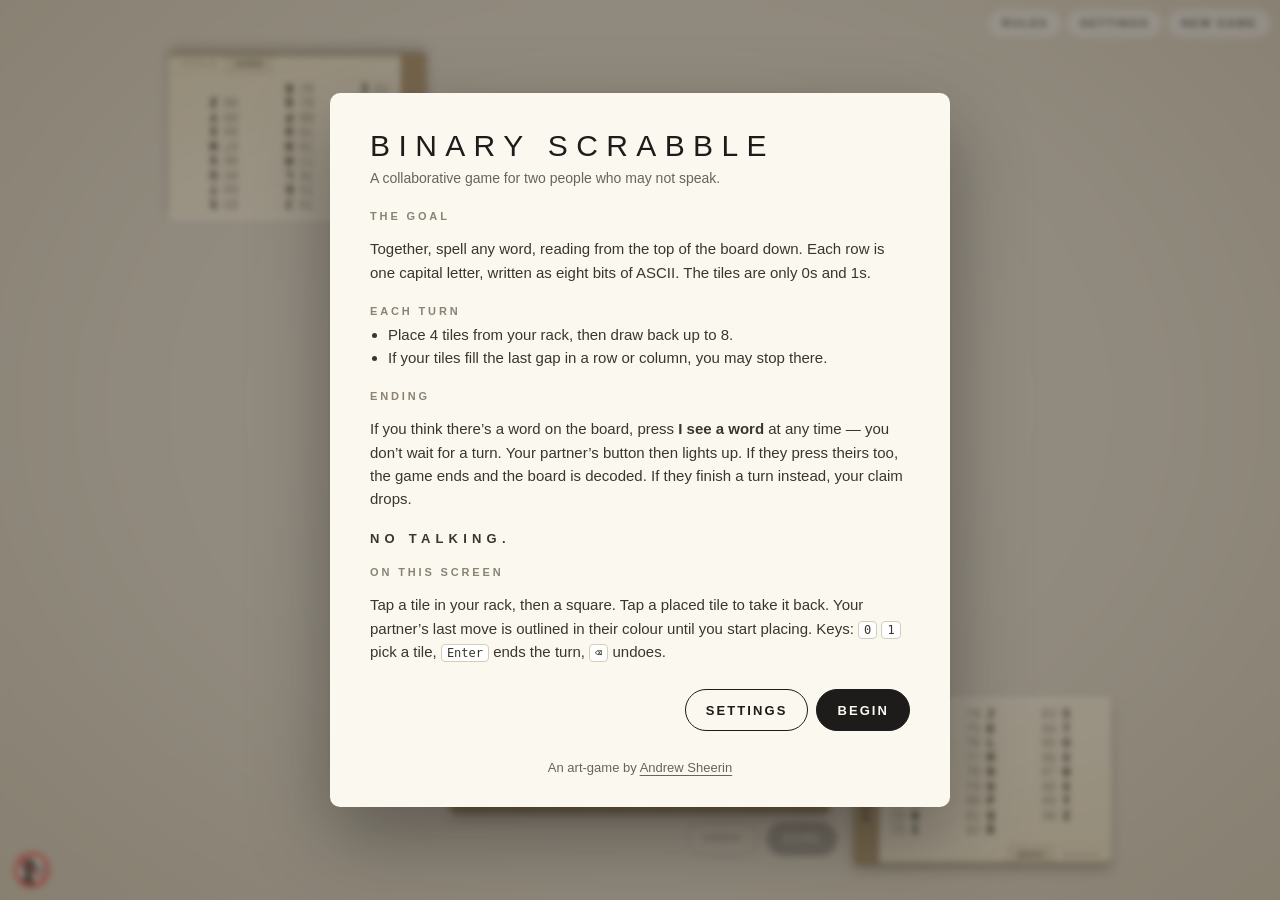
==== commit 5e9f282f: "Simplify settings and let gravity tiles slide into place. Co-authored-by: Cursor <cursoragent@cursor" ====
--- a/index.html
+++ b/index.html
@@ -3,7 +3,9 @@
 <head>
   <meta charset="utf-8">
   <meta name="viewport" content="width=device-width, initial-scale=1, maximum-scale=1, user-scalable=no, viewport-fit=cover">
+  <meta name="mobile-web-app-capable" content="yes">
   <meta name="apple-mobile-web-app-capable" content="yes">
+  <meta name="theme-color" content="#e4dccb">
   <title>Binary Scrabble</title>
   <link rel="stylesheet" href="style.css">
 </head>
--- a/style.css
+++ b/style.css
@@ -64,6 +64,7 @@
   position: relative;
   width: 520px;
   height: 520px;
+  overflow: visible;
   background: var(--board);
   border-radius: 12px;
   box-shadow:
@@ -80,11 +81,13 @@
   grid-template-columns: repeat(8, 52px);
   grid-template-rows: repeat(8, 52px);
   gap: 6px;
+  overflow: visible;
 }
 
 .cell {
   all: unset;
   position: relative;
+  overflow: visible;
   width: 52px;
   height: 52px;
   border-radius: 6px;
@@ -168,7 +171,6 @@
 .tile.pending,
 .tile.selected { outline: 2.5px solid var(--amber); outline-offset: 2px; }
 .tile.selected { transform: translateY(-10px); }
-.tile.swap { transform: translateY(-10px) rotate(-6deg); outline: 2.5px dashed var(--amber); outline-offset: 2px; }
 
 .tile.fresh::after {
   content: '';
@@ -190,6 +192,23 @@
   to   { transform: none; opacity: 1; }
 }
 
+.tile.flyer {
+  position: absolute;
+  left: calc(var(--col) * 58px);
+  top: calc(var(--row) * 58px);
+  z-index: 4;
+  pointer-events: none;
+}
+
+.tile.slide {
+  animation: slide-down var(--fall-ms, 400ms) cubic-bezier(.22, .82, .2, 1) both;
+}
+
+@keyframes slide-down {
+  from { transform: translateY(calc(-1 * var(--fall))); }
+  to   { transform: none; }
+}
+
 .shake { animation: shake .32s ease; }
 
 @keyframes shake {
@@ -422,9 +441,6 @@
 .ascii-grid b  { font-weight: 400; color: #8a8273; }
 .ascii-grid i  { font-style: normal; color: #4a463e; }
 .ascii-grid em { font-style: normal; font-weight: 700; }
-
-.card-ref.with-bin .ascii-grid { column-gap: 14px; font-size: 13px; }
-.card-ref.with-bin .ascii-grid .e { gap: 7px; }
 
 .panel.binary p { margin: 0; font: 14px/1.4 var(--sans); color: #4a463e; }
 
@@ -571,6 +587,8 @@
 .sheet ul { padding-left: 18px; margin: 6px 0; }
 .sheet .sub { margin-top: 0; color: var(--ink-soft); font-size: 14px; }
 .sheet .hush-line { font: 600 13px/1 var(--sans); letter-spacing: .4em; text-transform: uppercase; margin: 22px 0 4px; }
+.sheet .byline { margin: 28px 0 0; text-align: center; font: 500 13px/1.4 var(--sans); color: var(--ink-soft); }
+.sheet .byline a { color: inherit; text-underline-offset: 3px; }
 .sheet kbd { font: 12px var(--mono); padding: 1px 5px; border: 1px solid #d6cdb9; border-radius: 4px; background: #fff; }
 
 .sheet-actions {
@@ -591,6 +609,7 @@
 
 .set-label { font-size: 14px; }
 .set-note { margin-top: 3px; font-size: 12.5px; line-height: 1.4; color: var(--ink-soft); max-width: 270px; }
+.set-note.warn { color: #8a5a20; }
 
 .pills { display: flex; flex-wrap: wrap; justify-content: flex-end; gap: 4px; }
 
